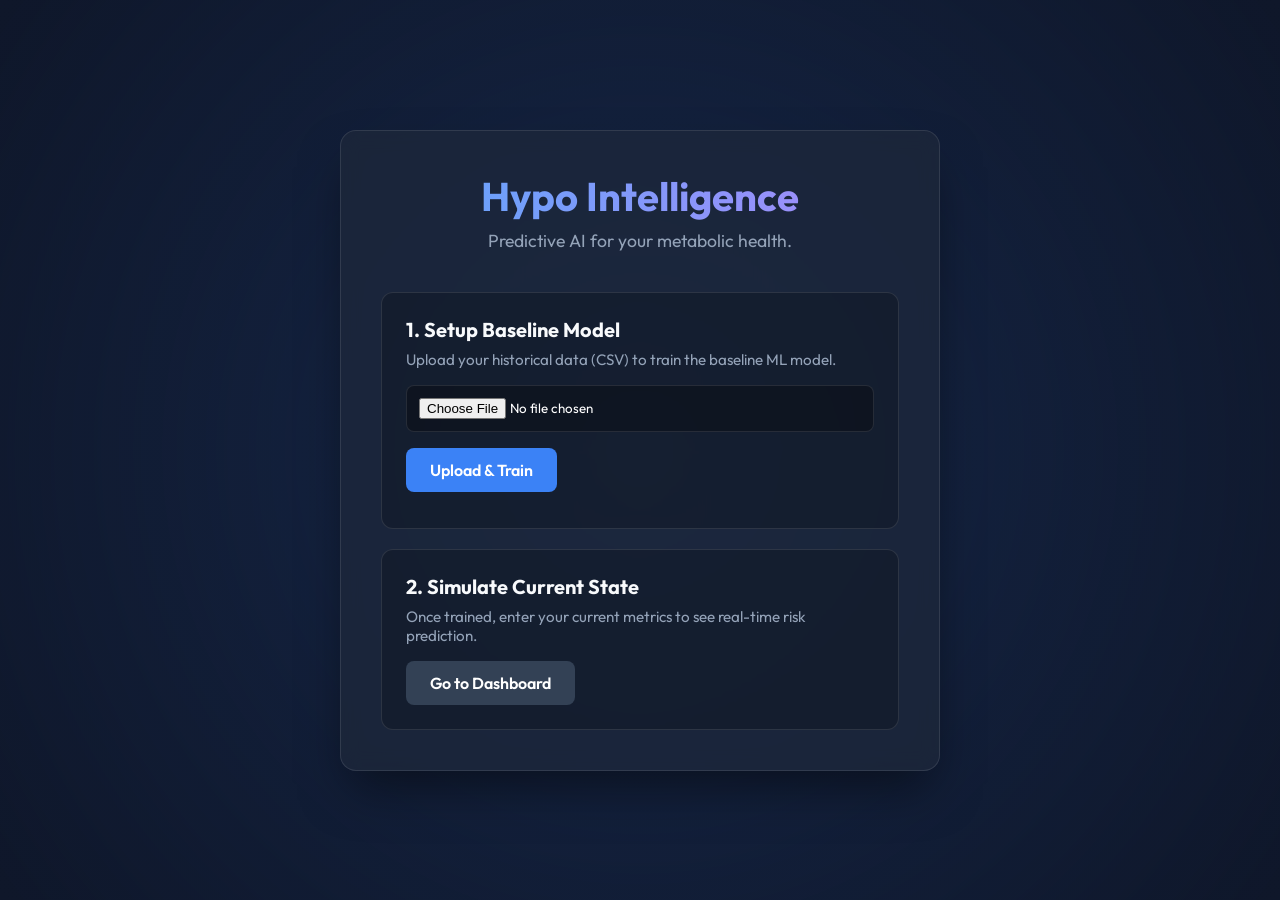
==== templates/index.html @ 32ffb97d "Initial commit of Context-Aware Hypoglycaemia Risk Intelligence System" ====
<!DOCTYPE html>
<html lang="en">
<head>
    <meta charset="UTF-8">
    <meta name="viewport" content="width=device-width, initial-scale=1.0">
    <title>Context-Aware Hypoglycaemia Risk Intelligence System</title>
    <!-- Google Fonts -->
    <link href="https://fonts.googleapis.com/css2?family=Outfit:wght@300;400;600;700&display=swap" rel="stylesheet">
    <link rel="stylesheet" href="/static/css/style.css">
</head>
<body>
    <div class="glass-container">
        <header>
            <h1>Hypo Intelligence</h1>
            <p>Predictive AI for your metabolic health.</p>
        </header>

        <div class="setup-section">
            <div class="card">
                <h2>1. Setup Baseline Model</h2>
                <p>Upload your historical data (CSV) to train the baseline ML model.</p>
                <form id="uploadForm">
                    <input type="file" id="csvFile" accept=".csv" required>
                    <button type="submit" class="btn primary">Upload & Train</button>
                </form>
                <div id="uploadStatus" class="status-msg"></div>
            </div>

            <div class="card">
                <h2>2. Simulate Current State</h2>
                <p>Once trained, enter your current metrics to see real-time risk prediction.</p>
                <form id="manualEntryForm" action="/dashboard">
                    <button type="submit" class="btn secondary">Go to Dashboard</button>
                </form>
            </div>
        </div>
    </div>
    <script src="/static/js/app.js"></script>
</body>
</html>
---- static/css/style.css ----
:root {
    --bg-color: #0f172a;
    --text-main: #f8fafc;
    --text-muted: #94a3b8;
    --primary: #3b82f6;
    --primary-hover: #2563eb;
    --secondary: #334155;
    --secondary-hover: #475569;
    --danger: #ef4444;
    --warning: #f59e0b;
    --success: #10b981;
    --glass-bg: rgba(30, 41, 59, 0.7);
    --glass-border: rgba(255, 255, 255, 0.1);
}

* {
    box-sizing: border-box;
    margin: 0;
    padding: 0;
}

body {
    font-family: 'Outfit', sans-serif;
    background-color: var(--bg-color);
    color: var(--text-main);
    display: flex;
    justify-content: center;
    align-items: center;
    min-height: 100vh;
    padding: 20px;
}

/* Background Gradients for Aesthetics */
body::before {
    content: '';
    position: fixed;
    top: -50%;
    left: -50%;
    width: 200%;
    height: 200%;
    background: radial-gradient(circle, rgba(59, 130, 246, 0.15) 0%, rgba(15, 23, 42, 1) 50%);
    z-index: -1;
}

.glass-container {
    background: var(--glass-bg);
    backdrop-filter: blur(10px);
    -webkit-backdrop-filter: blur(10px);
    border: 1px solid var(--glass-border);
    border-radius: 16px;
    padding: 40px;
    width: 100%;
    max-width: 600px;
    box-shadow: 0 25px 50px -12px rgba(0, 0, 0, 0.5);
}

header {
    text-align: center;
    margin-bottom: 40px;
}

header h1 {
    font-size: 2.5rem;
    font-weight: 700;
    margin-bottom: 8px;
    background: linear-gradient(to right, #60a5fa, #a78bfa);
    -webkit-background-clip: text;
    -webkit-text-fill-color: transparent;
}

header p {
    color: var(--text-muted);
    font-size: 1.1rem;
}

.setup-section {
    display: flex;
    flex-direction: column;
    gap: 20px;
}

.card {
    background: rgba(0,0,0,0.2);
    border: 1px solid var(--glass-border);
    border-radius: 12px;
    padding: 24px;
}

.card h2 {
    font-size: 1.25rem;
    margin-bottom: 8px;
}

.card p {
    color: var(--text-muted);
    font-size: 0.95rem;
    margin-bottom: 16px;
}

.btn {
    display: inline-block;
    padding: 12px 24px;
    border-radius: 8px;
    font-weight: 600;
    font-family: inherit;
    font-size: 1rem;
    cursor: pointer;
    border: none;
    transition: all 0.2s ease;
    text-align: center;
    text-decoration: none;
}

.btn.primary {
    background-color: var(--primary);
    color: white;
}

.btn.primary:hover {
    background-color: var(--primary-hover);
    transform: translateY(-2px);
}

.btn.secondary {
    background-color: var(--secondary);
    color: white;
}

.btn.secondary:hover {
    background-color: var(--secondary-hover);
}

.btn.full-width {
    width: 100%;
}

.mt-10 {
    margin-top: 10px;
}

input[type="file"], input[type="number"], input[type="datetime-local"], select {
    width: 100%;
    padding: 12px;
    background: rgba(0,0,0,0.3);
    border: 1px solid var(--glass-border);
    color: white;
    border-radius: 8px;
    margin-bottom: 16px;
    font-family: inherit;
}

input:focus, select:focus {
    outline: none;
    border-color: var(--primary);
}

.status-msg {
    margin-top: 12px;
    font-size: 0.9rem;
}
.status-msg.success { color: var(--success); }
.status-msg.error { color: var(--danger); }

/* Dashboard Styles */
.dashboard-container {
    max-width: 1000px;
    display: grid;
    grid-template-columns: 1fr 2fr;
    gap: 30px;
}

@media(max-width: 768px) {
    .dashboard-container {
        grid-template-columns: 1fr;
    }
}

.input-group label {
    display: block;
    margin-bottom: 6px;
    font-size: 0.9rem;
    color: var(--text-muted);
}

.results-grid {
    display: grid;
    grid-template-columns: 1fr 1fr;
    gap: 16px;
}

.stat-card {
    background: rgba(0,0,0,0.2);
    border: 1px solid var(--glass-border);
    border-radius: 12px;
    padding: 20px;
}

.stat-card h3 {
    font-size: 1rem;
    color: var(--text-muted);
    font-weight: 400;
}

.highlight {
    font-size: 1.5rem;
    font-weight: 700;
    margin-top: 8px;
}

.text-sm {
    font-size: 0.9rem;
    margin-top: 8px;
}

.chart-container {
    margin-top: 24px;
    background: rgba(0,0,0,0.2);
    border: 1px solid var(--glass-border);
    border-radius: 12px;
    padding: 16px;
    height: 300px;
}

.hidden {
    display: none !important;
}

.alert-box {
    background-color: rgba(239, 68, 68, 0.2);
    border: 1px solid var(--danger);
    color: #fca5a5;
    padding: 16px;
    border-radius: 12px;
    margin-bottom: 24px;
    animation: pulse 2s infinite;
}

.alert-box h3 {
    margin-bottom: 4px;
    color: #ef4444;
}

@keyframes pulse {
    0% { box-shadow: 0 0 0 0 rgba(239, 68, 68, 0.4); }
    70% { box-shadow: 0 0 0 10px rgba(239, 68, 68, 0); }
    100% { box-shadow: 0 0 0 0 rgba(239, 68, 68, 0); }
}
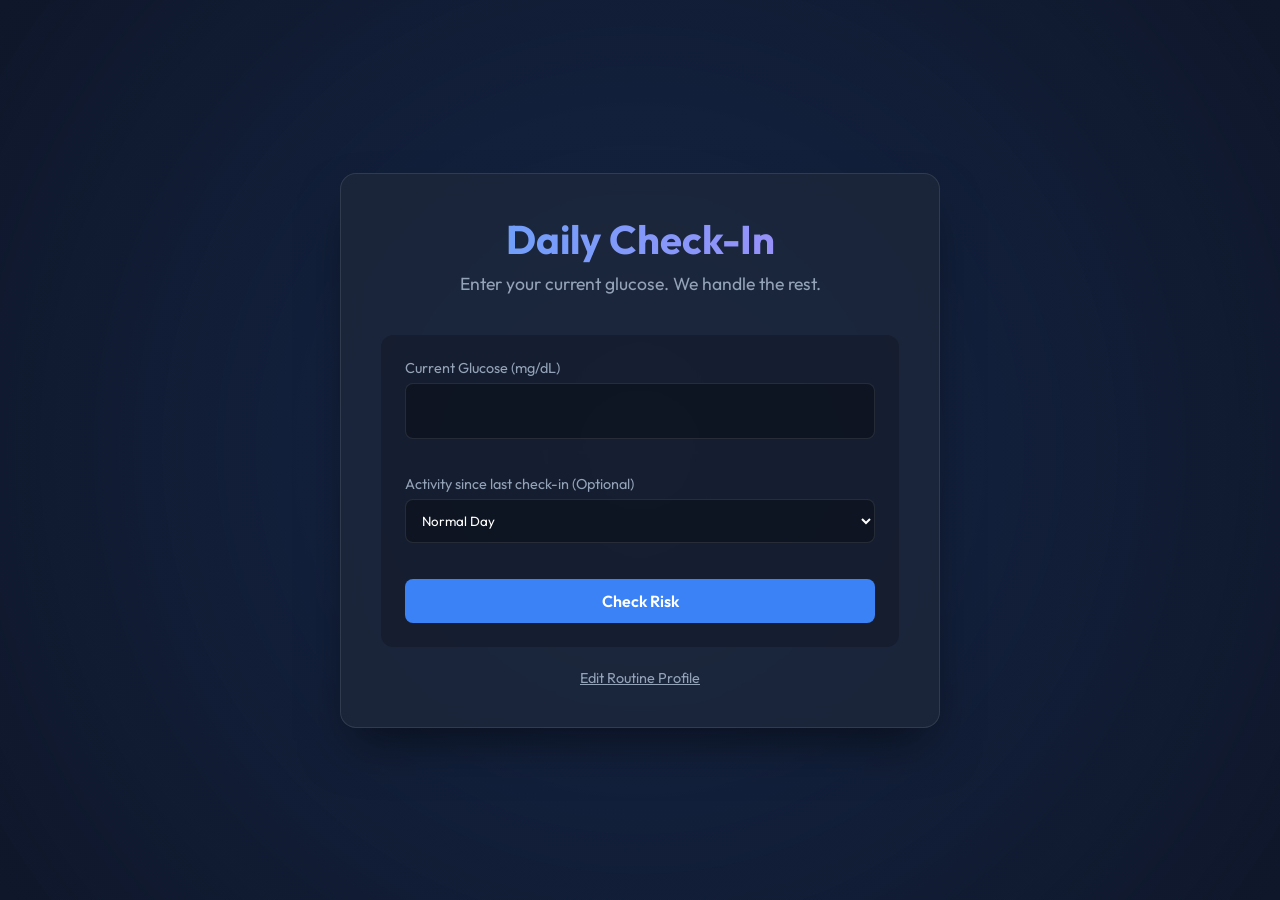
==== commit 5bb15dc4: "Massive pivot to Hybrid SQLite Logic" ====
--- a/templates/index.html
+++ b/templates/index.html
@@ -2,39 +2,76 @@
 <html lang="en">
 <head>
     <meta charset="UTF-8">
-    <meta name="viewport" content="width=device-width, initial-scale=1.0">
-    <title>Context-Aware Hypoglycaemia Risk Intelligence System</title>
-    <!-- Google Fonts -->
+    <title>Daily Input</title>
     <link href="https://fonts.googleapis.com/css2?family=Outfit:wght@300;400;600;700&display=swap" rel="stylesheet">
     <link rel="stylesheet" href="/static/css/style.css">
+    <style>
+        .page-wrapper {
+            display: flex;
+            flex-direction: column;
+            gap: 20px;
+        }
+    </style>
 </head>
 <body>
-    <div class="glass-container">
-        <header>
-            <h1>Hypo Intelligence</h1>
-            <p>Predictive AI for your metabolic health.</p>
+    <div class="glass-container page-wrapper">
+        <header style="margin-bottom: 20px;">
+            <h1>Daily Check-In</h1>
+            <p>Enter your current glucose. We handle the rest.</p>
         </header>
 
-        <div class="setup-section">
-            <div class="card">
-                <h2>1. Setup Baseline Model</h2>
-                <p>Upload your historical data (CSV) to train the baseline ML model.</p>
-                <form id="uploadForm">
-                    <input type="file" id="csvFile" accept=".csv" required>
-                    <button type="submit" class="btn primary">Upload & Train</button>
-                </form>
-                <div id="uploadStatus" class="status-msg"></div>
+        <form id="dailyInputForm" class="prediction-form" style="background: rgba(0,0,0,0.2); padding: 24px; border-radius: 12px;">
+            <div class="input-group">
+                <label>Current Glucose (mg/dL)</label>
+                <input type="number" id="glucose" required style="font-size:1.5rem; text-align:center;">
             </div>
+            
+            <div class="input-group" style="margin-top:20px;">
+                <label>Activity since last check-in (Optional)</label>
+                <select id="activity">
+                    <option value="Normal">Normal Day</option>
+                    <option value="Workout">Workout / Heavy Activity</option>
+                    <option value="Sedentary">Sedentary</option>
+                </select>
+            </div>
+            
+            <button type="submit" class="btn primary full-width" style="margin-top: 20px;">Check Risk</button>
+        </form>
 
-            <div class="card">
-                <h2>2. Simulate Current State</h2>
-                <p>Once trained, enter your current metrics to see real-time risk prediction.</p>
-                <form id="manualEntryForm" action="/dashboard">
-                    <button type="submit" class="btn secondary">Go to Dashboard</button>
-                </form>
-            </div>
+        <div style="text-align:center;">
+            <a href="/setup" style="color:var(--text-muted); font-size:0.9rem;">Edit Routine Profile</a>
         </div>
     </div>
-    <script src="/static/js/app.js"></script>
+
+    <script>
+        document.getElementById("dailyInputForm").addEventListener("submit", async (e) => {
+            e.preventDefault();
+            const btn = e.target.querySelector("button");
+            btn.innerText = "Analyzing...";
+            btn.disabled = true;
+
+            const payload = {
+                glucose: document.getElementById("glucose").value,
+                activity: document.getElementById("activity").value
+            };
+
+            const response = await fetch('/predict', {
+                method: 'POST',
+                headers: { 'Content-Type': 'application/json' },
+                body: JSON.stringify(payload)
+            });
+
+            // If successful, pass data loosely to Dashboard via localStorage
+            if(response.ok) {
+                const result = await response.json();
+                localStorage.setItem("lastPrediction", JSON.stringify(result));
+                window.location.href = '/dashboard';
+            } else {
+                alert("Error making prediction");
+                btn.innerText = "Check Risk";
+                btn.disabled = false;
+            }
+        });
+    </script>
 </body>
 </html>
